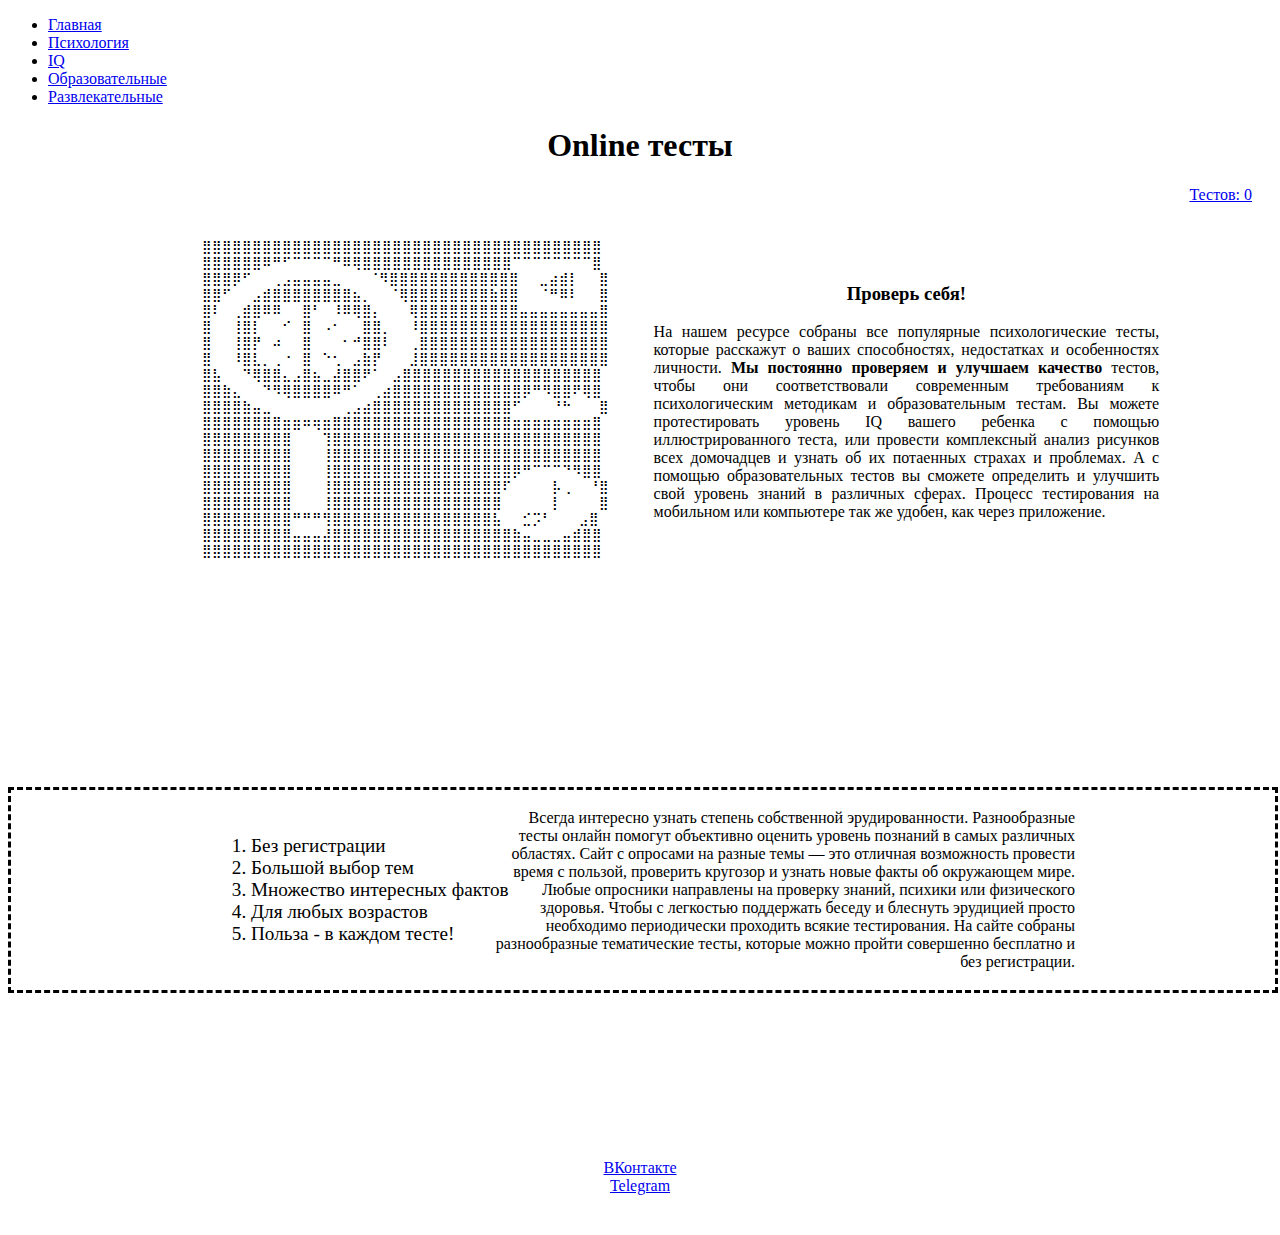
==== index.html @ 49b0292f "Update index.html" ====
<!DOCTYPE html>
<html lang="ru">
<head>
    <meta charset="UTF-8">
    <meta
        name = "description"
        content = "Вас ждут различные тематические тесты: образовательные, психологические,
        развлекательные, тесты на IQ и многие другие. Испытайте себя!" />
    <title>Quizzical</title>
    <style>
        .ascii-pic {
            width: 40%;
            margin-top: 35px;
            margin-left: 100px;
            align-items: center;
            float: left;
        }
        .ascii-text {
            margin-left: 40px;
            width: 40%;
            padding-top: 60px;
            top: 40px;
            float: left;
            text-align: justify;
        }
        .statistics {
            text-align: right;
            margin-right: 20px;
        }
        .central_info {
            display: flex;
            margin-bottom: 200px;
        }
        .more_description {
            border-style: dashed;
            display: flex;
            height: 200px;
            width: 100%;
            align-items: center;
        }
        .list-advantages {
            width: 40%;
            float: left;
            padding-left: 200px;
            margin-right: -10px;
            font-size: larger;
        }
        .detailed_description {
            width: 60%;
            float: left;
            margin-left: -100px;
            margin-right: 200px;
            display: flex;
            text-align: right;
        }
        .links {
            display: flex;
            flex-direction: column;
            text-align: center;
            width: 100%;
        }
        footer {
            display: flex;
            height: 100px;
            align-items: center;
            text-align: center;
        }

    </style>
</head>

<body>
    <header class="header">
        <div class="container">
            <nav class="menu">
                <ul class="menu_list">
                    <li class="menu_item">
                        <a rel="menu_btn" href="index.html">Главная</a>
                    </li>
                    <li class="menu_item">
                        <a rel="menu_btn" href="#">Психология</a>
                    </li>
                    <li class="menu_item">
                        <a rel="menu_btn" href="#">IQ</a>
                    </li>
                    <li class="menu_item">
                        <a rel="menu_btn" href="#">Образовательные</a>
                    </li>
                    <li class="menu_item">
                        <a rel="menu_btn" href="#">Развлекательные</a>
                    </li>
                </ul>
            </nav>
        </div>
    </header>

    <main style="height: 1000px; ">

        <section class="header">
            <h1 style="text-align: center">Online тесты</h1>
            <aside class="statistics">
                <a href="#">Тестов: 0</a>
            </aside>
        </section>

        <section class="central_info">
            <pre class="ascii-pic">
            ⣿⣿⣿⣿⣿⣿⣿⣿⣿⣿⣿⣿⣿⣿⣿⣿⣿⣿⣿⣿⣿⣿⣿⣿⣿⣿⣿⣿⣿⣿⣿⣿⣿⣿⣿⣿⣿⣿⣿⣿
            ⣿⣿⣿⣿⣿⣿⠿⠛⠋⠉⠉⠉⠉⠛⠿⢿⣿⣿⣿⣿⣿⣿⣿⣿⣿⣿⣿⣿⣿⣿⣿⠉⠉⠉⠉⠉⠉⠉⠉⣿
            ⣿⣿⣿⡿⠋⠀⠀⢀⣠⣤⣤⣤⣤⣀⠀⠀ ⠈⠻⣿⣿⣿⣿⣿⣿⣿⣿⣿⣿⣿⣿⣿⠀⠀⣀⣴⣾⡇⠀⠀⣿
            ⣿⣿⠋⠀⠀⣠⣾⣿⣿⣿⣿⣿⣿⣿⣿⣦⡀⠀ ⠈⢿⣿⣿⣿⣿⣿⣿⣿⣿⣷⣿⣿⠀⠀⠈⠛⠿⠇⠀⠀⣿
            ⣿⠇⠀⢀⣾⣿⠿⠿⠀⠀⣿⠃⠀⠸⠿⢿⣿⡄⠀⠀ ⢿⣿⣿⣿⣿⣿⣿⣿⣿⣿⣿⣤⣤⣤⣤⣤⣤⣤⣤⣿
            ⣿⠀⠀⢸⣿⡇⠀⠀⠊⠀⣿⠀⠠⠂⠀⠀⣿⣿⡀⠀ ⠸⣿⣿⣿⣿⣿⣿⣿⣿⣿⣿⣿⣿⣿⣿⣿⣿⣿⣿⣿
            ⣿⠀⠀⢸⣿⡟⠀⠴⠀⠀⣿⠀⠀⠀⠂⠚⣿⣿⠇⠀ ⢀⣿⣿⣿⣿⣿⣿⣿⣿⣿⣿⣿⣿⣿⣿⣿⣿⣿⣿⣿
            ⣿⠀⠀⠸⣿⣇⡀⢀⠐⠀⣿⠀⠑⢂⠀⣠⣷⡟⠀⠀ ⣸⣿⣿⣿⣿⣿⣿⣿⣿⣿⣿⣿⣿⣿⣿⣿⣿⣿⣿⣿
            ⣿⣧⠀⠀⠙⢿⣿⣿⣄⣠⣿⣦⣀⣼⣿⣿⠟⠁⠀⣠⣿⣿⣿⣿⣿⣿⣿⣿⣿⣿⣿⣿⣿⣿⣿⣿⣿⣿⣿⣿
            ⣿⣿⣷⣄⠀⠀⠙⠻⢿⣿⣿⣿⣿⠿⠛⠁⠀⢀⣴⣿⣿⣿⣿⣿⣿⣿⣿⣿⣿⣿⣿⣿⡿⠛⠻⣿⣿⠟⢿⣿
            ⣿⣿⣿⣿⣷⣤⣀⠀⠀⠀⠀⠀⠀⠀⢀⣠⣴⣿⣿⣿⣿⣿⣿⣿⣿⣿⣿⣿⣿⣿⣿⠋⠀⠀⠀⠘⠓⠀⠀ ⣿
            ⣿⣿⣿⣿⣿⣿⣿⣿⣶⣶⠶⢶⣶⣿⣿⣿⣿⣿⣿⣿⣿⣿⣿⣿⣿⣿⣿⣿⣿⣿⣿⣶⣶⣶⣶⣶⣶⣶⣶⣿
            ⣿⣿⣿⣿⣿⣿⣿⣿⣿⠀⠀⠀⢹⣿⣿⣿⣿⣿⣿⣿⣿⣿⣿⣿⣿⣿⣿⣿⣿⣿⣿⣿⣿⣿⣿⣿⣿⣿⣿⣿
            ⣿⣿⣿⣿⣿⣿⣿⣿⣿⠀⠀⠀⢸⣿⣿⣿⣿⣿⣿⣿⣿⣿⣿⣿⣿⣿⣿⣿⣿⣿⣿⣿⣿⣿⣿⣿⣿⣿⣿⣿
            ⣿⣿⣿⣿⣿⣿⣿⣿⣿⠀⠀⠀⢸⣿⣿⣿⣿⣿⣿⣿⣿⣿⣿⣿⣿⣿⣿⣿⣿⣿⣿⡿⠛⠉⠉⠉⠙⠻⣿⣿
            ⣿⣿⣿⣿⣿⣿⣿⣿⣿⠀⠀⠀⢸⣿⣿⣿⣿⣿⣿⣿⣿⣿⣿⣿⣿⣿⣿⣿⣿⣿⠏⠀⠀⠀⠀⡧⢀⠀ ⠘⣿
            ⣿⣿⣿⣿⣿⣿⣿⣿⣿⠀⠀⠀⢸⣿⣿⣿⣿⣿⣿⣿⣿⣿⣿⣿⣿⣿⣿⣿⣿⣿⠀⠀⠀⠀⠀⡇⠀⠀⠀ ⣿
            ⣿⣿⣿⣿⣿⣿⣿⣿⣿⠛⠛⠛⢻⣿⣿⣿⣿⣿⣿⣿⣿⣿⣿⣿⣿⣿⣿⣿⣿⣧⠀⠀⣊⡩⠃⠀⠀ ⣠⣿
            ⣿⣿⣿⣿⣿⣿⣿⣿⣿⣤⣤⣤⣼⣿⣿⣿⣿⣿⣿⣿⣿⣿⣿⣿⣿⣿⣿⣿⣿⣿⣿⣷⣤⣀⣀⣀⣤⣾⣿⣿
            ⣿⣿⣿⣿⣿⣿⣿⣿⣿⣿⣿⣿⣿⣿⣿⣿⣿⣿⣿⣿⣿⣿⣿⣿⣿⣿⣿⣿⣿⣿⣿⣿⣿⣿⣿⣿⣿⣿⣿⣿
        </pre>
            <div class="ascii-text">
                <h3 style="text-align: center">Проверь себя!</h3>
                <p>На нашем ресурсе собраны все популярные психологические тесты, которые расскажут о ваших способностях,
                    недостатках и особенностях личности. <b>Мы постоянно проверяем и улучшаем качество</b> тестов, чтобы они соответствовали современным требованиям к психологическим
                методикам и образовательным тестам. Вы можете протестировать уровень IQ вашего ребенка с помощью иллюстрированного теста, или провести комплексный анализ
                рисунков всех домочадцев и узнать об их потаенных страхах и проблемах. А с помощью образовательных тестов вы сможете определить и улучшить свой уровень знаний
                в различных сферах. Процесс тестирования на мобильном или компьютере так же удобен, как через приложение.</p>
            </div>
        </section>

        <section class="more_description">
            <div class="list-advantages">
                <ol>
                    <li>
                        Без регистрации
                    </li>
                    <li>
                        Большой выбор тем
                    </li>
                    <li>
                        Множество интересных фактов
                    </li>
                    <li>
                        Для любых возрастов
                    </li>
                    <li>
                        Польза - в каждом тесте!
                    </li>
                </ol>
            </div>
            <div class="detailed_description">
                Всегда интересно узнать степень собственной эрудированности. Разнообразные тесты онлайн помогут объективно оценить уровень
                познаний в самых различных областях. Сайт с опросами на разные темы — это отличная возможность провести время с пользой,
                проверить кругозор и узнать новые факты об окружающем мире.

                Любые опросники направлены на проверку знаний, психики или физического здоровья.
                Чтобы с легкостью поддержать беседу и блеснуть эрудицией просто необходимо периодически проходить всякие тестирования.
                На сайте собраны разнообразные тематические тесты, которые можно пройти совершенно бесплатно и без регистрации.
            </div>
        </section>
    </main>
    <footer>
        <div class="links">
            <a href="https://vk.com/l_shev" target="_blank">ВКонтакте</a>
            <a href="https://t.me/kiyikmyy" target="_blank">Telegram</a>
        </div>
    </footer>
</body>
</html>
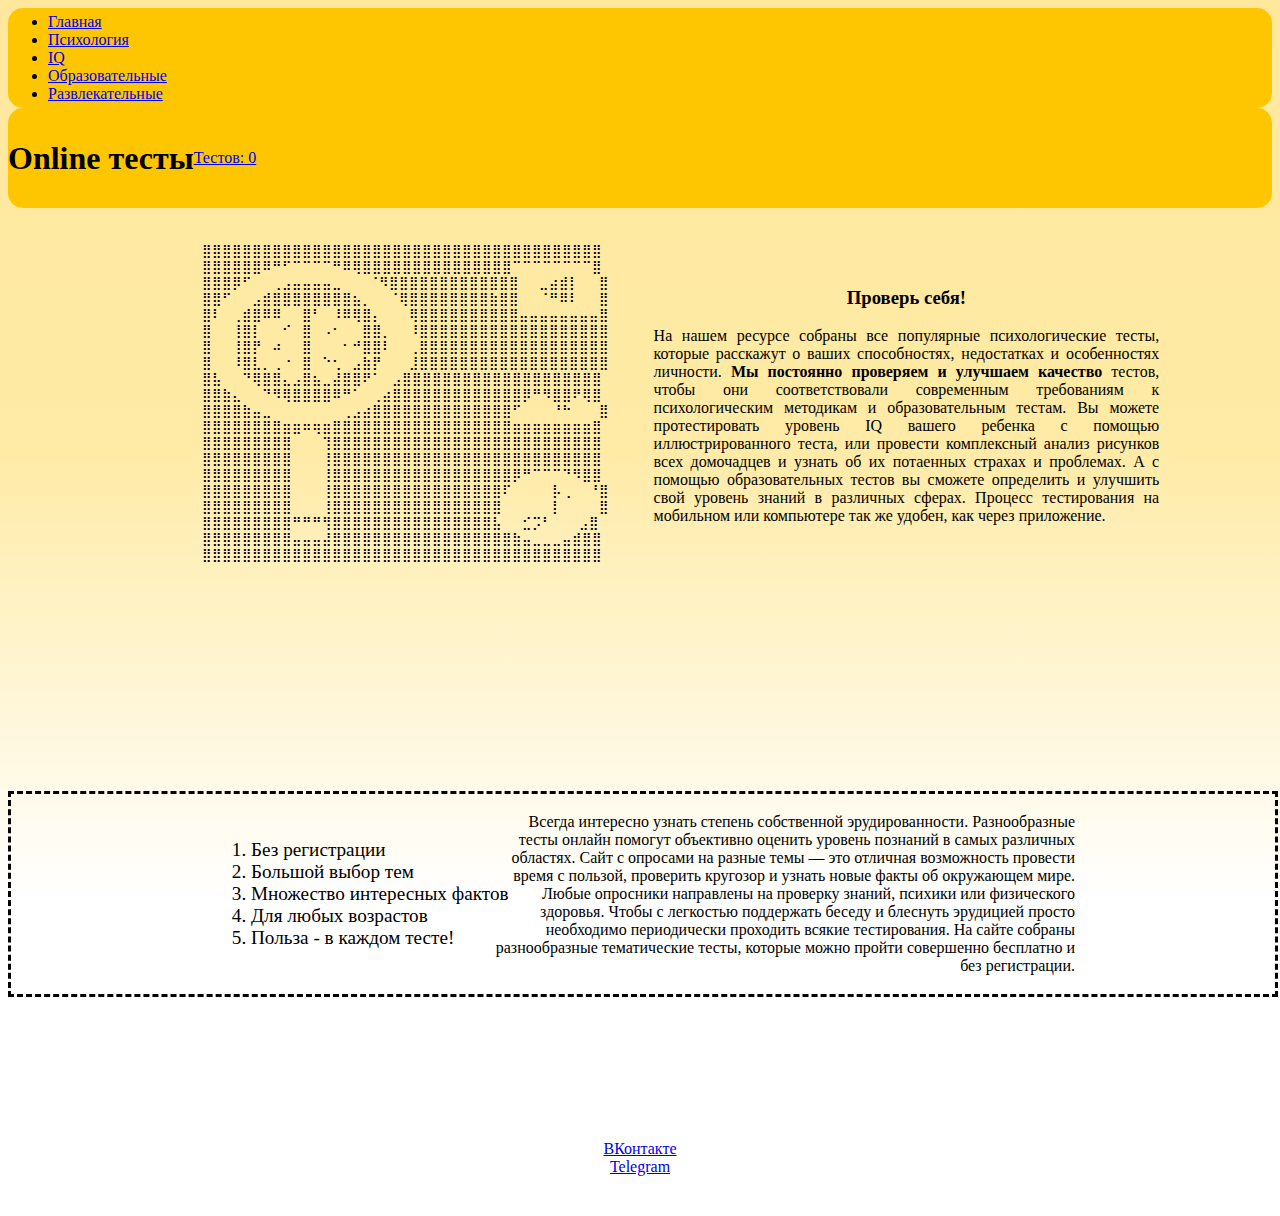
==== commit b3f8e7d7: "Update index.html" ====
--- a/index.html
+++ b/index.html
@@ -2,6 +2,8 @@
 <html lang="ru">
 <head>
     <meta charset="UTF-8">
+    <link rel="icon" href="images/bachelor-hat-svgrepo-com.svg" type="image/x-icon"/>
+    <link rel="stylesheet" href="style.css"/>
     <meta
         name = "description"
         content = "Вас ждут различные тематические тесты: образовательные, психологические,
--- a/style.css
+++ b/style.css
@@ -0,0 +1,4 @@
+/*@import "styles/outline.css";*/
+@import "styles/header.css";
+@import "styles/main.css";
+@import "styles/footer.css";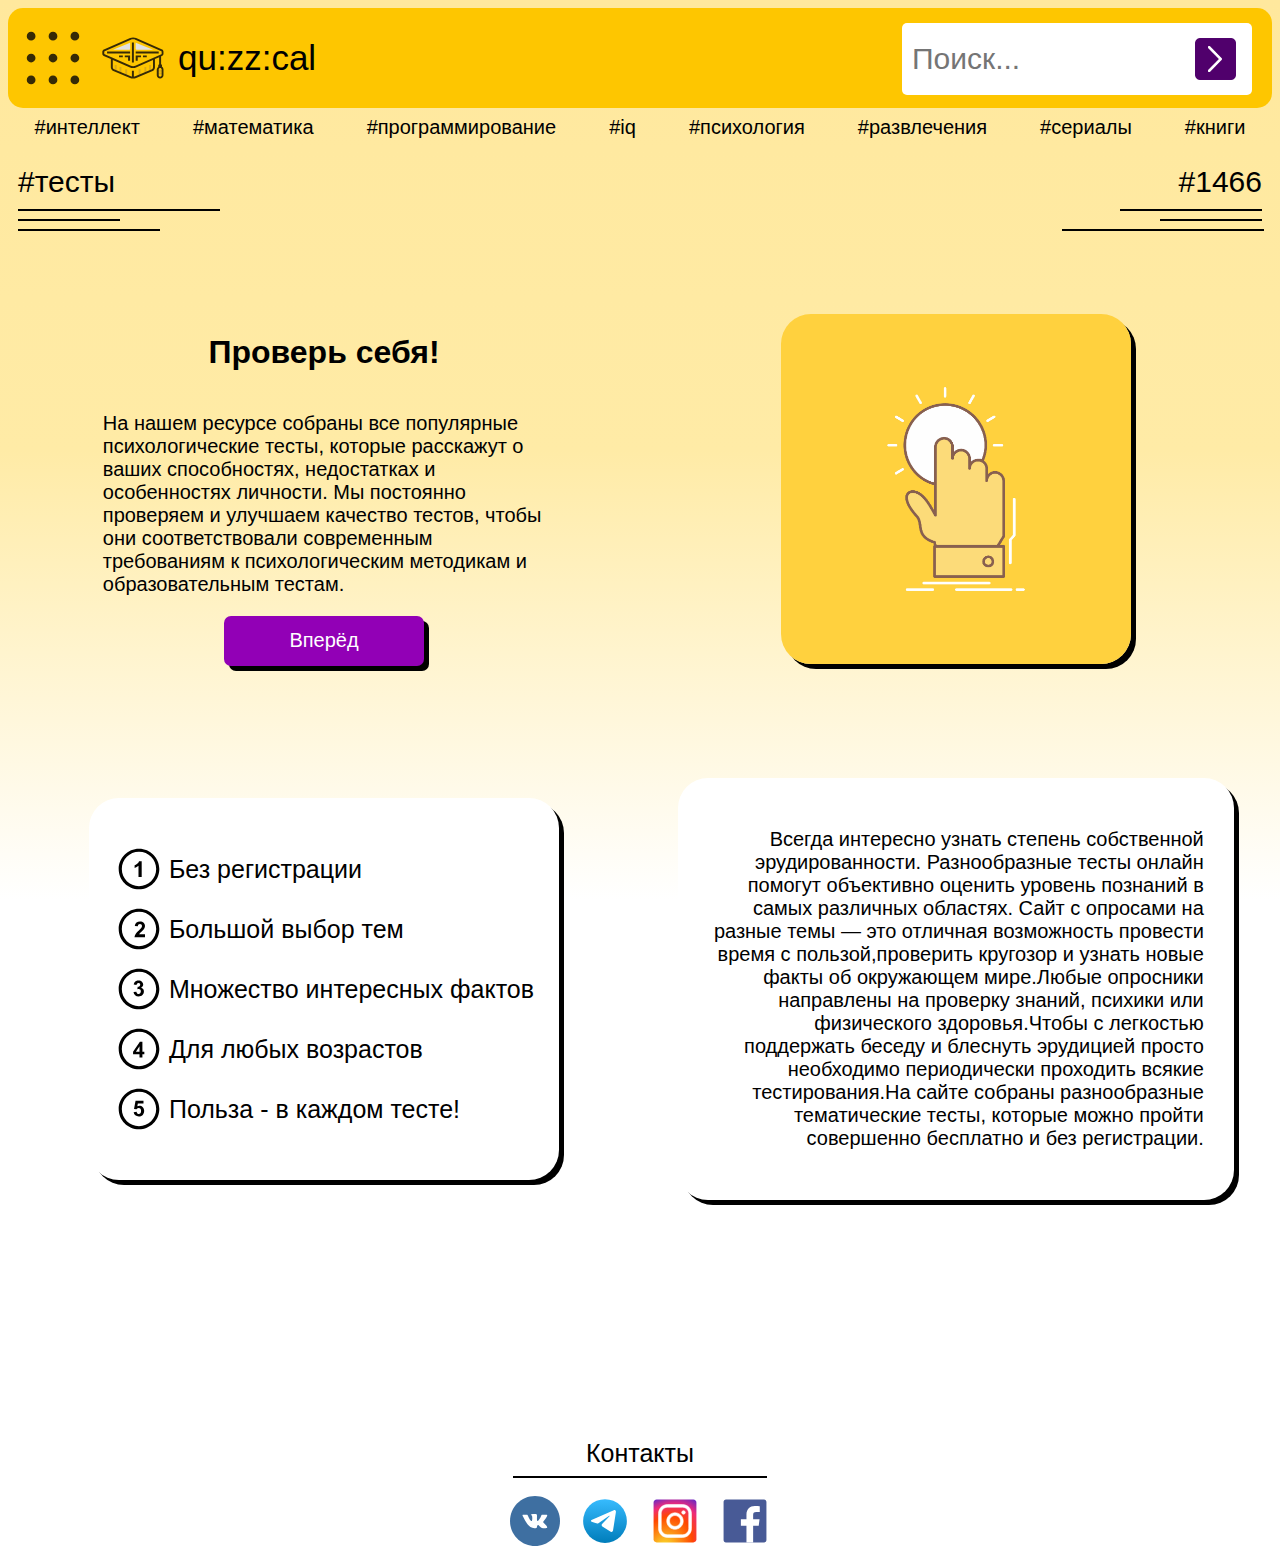
==== commit cd9e077d: "Merge pull request #2 from f-genius/2-lab" ====
--- a/index.html
+++ b/index.html
@@ -7,172 +7,127 @@
     <meta
         name = "description"
         content = "Вас ждут различные тематические тесты: образовательные, психологические,
-        развлекательные, тесты на IQ и многие другие. Испытайте себя!" />
-    <title>Quizzical</title>
-    <style>
-        .ascii-pic {
-            width: 40%;
-            margin-top: 35px;
-            margin-left: 100px;
-            align-items: center;
-            float: left;
-        }
-        .ascii-text {
-            margin-left: 40px;
-            width: 40%;
-            padding-top: 60px;
-            top: 40px;
-            float: left;
-            text-align: justify;
-        }
-        .statistics {
-            text-align: right;
-            margin-right: 20px;
-        }
-        .central_info {
-            display: flex;
-            margin-bottom: 200px;
-        }
-        .more_description {
-            border-style: dashed;
-            display: flex;
-            height: 200px;
-            width: 100%;
-            align-items: center;
-        }
-        .list-advantages {
-            width: 40%;
-            float: left;
-            padding-left: 200px;
-            margin-right: -10px;
-            font-size: larger;
-        }
-        .detailed_description {
-            width: 60%;
-            float: left;
-            margin-left: -100px;
-            margin-right: 200px;
-            display: flex;
-            text-align: right;
-        }
-        .links {
-            display: flex;
-            flex-direction: column;
-            text-align: center;
-            width: 100%;
-        }
-        footer {
-            display: flex;
-            height: 100px;
-            align-items: center;
-            text-align: center;
-        }
-
-    </style>
+                   развлекательные, тесты на IQ и многие другие. Испытайте себя!" />
+    <title>qu:zz:cal</title>
 </head>
-
 <body>
     <header class="header">
-        <div class="container">
-            <nav class="menu">
-                <ul class="menu_list">
-                    <li class="menu_item">
-                        <a rel="menu_btn" href="index.html">Главная</a>
-                    </li>
-                    <li class="menu_item">
-                        <a rel="menu_btn" href="#">Психология</a>
-                    </li>
-                    <li class="menu_item">
-                        <a rel="menu_btn" href="#">IQ</a>
-                    </li>
-                    <li class="menu_item">
-                        <a rel="menu_btn" href="#">Образовательные</a>
-                    </li>
-                    <li class="menu_item">
-                        <a rel="menu_btn" href="#">Развлекательные</a>
-                    </li>
-                </ul>
-            </nav>
+        <div class="header__inner header__inner_left">
+            <a href="" class="menu header__menu">
+                <img src="images/apps-svgrepo-com.svg" alt="" class="header__pic header__pic_menu">
+            </a>
+        </div>
+
+        <div class="header__inner header__inner_left">
+            <img src="images/bachelor-hat-svgrepo-com.svg" alt="" class="header__pic header__pic_logo">
+        </div>
+
+        <div class="header__inner_ header__inner_left header__inner_left_valign">
+            <a href="" class="name header__name_link">qu:zz:cal</a>
+        </div>
+
+
+        <div class="header__inner header__inner_right">
+            <form class="header__search" action="#" method="get">
+                <button type="submit" class="header__search_item button"><img src="images/arrow.png" class="header__pic header__pic_button" alt=""></button>
+                <input placeholder="Поиск..." type="text" class="header__search_item input">
+            </form>
         </div>
     </header>
 
-    <main style="height: 1000px; ">
+    <main class="main">
+        <div class="main__inner top_item">
+            <nav class="main__navigation">
+                <a href="#" class="main__theme_list_item">#интеллект</a>
+                <a href="#" class="main__theme_list_item">#математика</a>
+                <a href="#" class="main__theme_list_item">#программирование</a>
+                <a href="#" class="main__theme_list_item">#iq</a>
+                <a href="#" class="main__theme_list_item">#психология</a>
+                <a href="#" class="main__theme_list_item">#развлечения</a>
+                <a href="#" class="main__theme_list_item">#сериалы</a>
+                <a href="#" class="main__theme_list_item">#книги</a>
+            </nav>
+        </div>
 
-        <section class="header">
-            <h1 style="text-align: center">Online тесты</h1>
-            <aside class="statistics">
-                <a href="#">Тестов: 0</a>
-            </aside>
-        </section>
+        <section class="main__section main__statistics">
+            <div class="main__inner lines tests_lines">
+                <p class="main__text text_test">#тесты</p>
+                <hr class="main__line main__line__tests_lines size1_line">
+                <hr class="main__line main__line__tests_lines size2_line">
+                <hr class="main__line main__line__tests_lines size3_line">
+            </div>
 
-        <section class="central_info">
-            <pre class="ascii-pic">
-            ⣿⣿⣿⣿⣿⣿⣿⣿⣿⣿⣿⣿⣿⣿⣿⣿⣿⣿⣿⣿⣿⣿⣿⣿⣿⣿⣿⣿⣿⣿⣿⣿⣿⣿⣿⣿⣿⣿⣿⣿
-            ⣿⣿⣿⣿⣿⣿⠿⠛⠋⠉⠉⠉⠉⠛⠿⢿⣿⣿⣿⣿⣿⣿⣿⣿⣿⣿⣿⣿⣿⣿⣿⠉⠉⠉⠉⠉⠉⠉⠉⣿
-            ⣿⣿⣿⡿⠋⠀⠀⢀⣠⣤⣤⣤⣤⣀⠀⠀ ⠈⠻⣿⣿⣿⣿⣿⣿⣿⣿⣿⣿⣿⣿⣿⠀⠀⣀⣴⣾⡇⠀⠀⣿
-            ⣿⣿⠋⠀⠀⣠⣾⣿⣿⣿⣿⣿⣿⣿⣿⣦⡀⠀ ⠈⢿⣿⣿⣿⣿⣿⣿⣿⣿⣷⣿⣿⠀⠀⠈⠛⠿⠇⠀⠀⣿
-            ⣿⠇⠀⢀⣾⣿⠿⠿⠀⠀⣿⠃⠀⠸⠿⢿⣿⡄⠀⠀ ⢿⣿⣿⣿⣿⣿⣿⣿⣿⣿⣿⣤⣤⣤⣤⣤⣤⣤⣤⣿
-            ⣿⠀⠀⢸⣿⡇⠀⠀⠊⠀⣿⠀⠠⠂⠀⠀⣿⣿⡀⠀ ⠸⣿⣿⣿⣿⣿⣿⣿⣿⣿⣿⣿⣿⣿⣿⣿⣿⣿⣿⣿
-            ⣿⠀⠀⢸⣿⡟⠀⠴⠀⠀⣿⠀⠀⠀⠂⠚⣿⣿⠇⠀ ⢀⣿⣿⣿⣿⣿⣿⣿⣿⣿⣿⣿⣿⣿⣿⣿⣿⣿⣿⣿
-            ⣿⠀⠀⠸⣿⣇⡀⢀⠐⠀⣿⠀⠑⢂⠀⣠⣷⡟⠀⠀ ⣸⣿⣿⣿⣿⣿⣿⣿⣿⣿⣿⣿⣿⣿⣿⣿⣿⣿⣿⣿
-            ⣿⣧⠀⠀⠙⢿⣿⣿⣄⣠⣿⣦⣀⣼⣿⣿⠟⠁⠀⣠⣿⣿⣿⣿⣿⣿⣿⣿⣿⣿⣿⣿⣿⣿⣿⣿⣿⣿⣿⣿
-            ⣿⣿⣷⣄⠀⠀⠙⠻⢿⣿⣿⣿⣿⠿⠛⠁⠀⢀⣴⣿⣿⣿⣿⣿⣿⣿⣿⣿⣿⣿⣿⣿⡿⠛⠻⣿⣿⠟⢿⣿
-            ⣿⣿⣿⣿⣷⣤⣀⠀⠀⠀⠀⠀⠀⠀⢀⣠⣴⣿⣿⣿⣿⣿⣿⣿⣿⣿⣿⣿⣿⣿⣿⠋⠀⠀⠀⠘⠓⠀⠀ ⣿
-            ⣿⣿⣿⣿⣿⣿⣿⣿⣶⣶⠶⢶⣶⣿⣿⣿⣿⣿⣿⣿⣿⣿⣿⣿⣿⣿⣿⣿⣿⣿⣿⣶⣶⣶⣶⣶⣶⣶⣶⣿
-            ⣿⣿⣿⣿⣿⣿⣿⣿⣿⠀⠀⠀⢹⣿⣿⣿⣿⣿⣿⣿⣿⣿⣿⣿⣿⣿⣿⣿⣿⣿⣿⣿⣿⣿⣿⣿⣿⣿⣿⣿
-            ⣿⣿⣿⣿⣿⣿⣿⣿⣿⠀⠀⠀⢸⣿⣿⣿⣿⣿⣿⣿⣿⣿⣿⣿⣿⣿⣿⣿⣿⣿⣿⣿⣿⣿⣿⣿⣿⣿⣿⣿
-            ⣿⣿⣿⣿⣿⣿⣿⣿⣿⠀⠀⠀⢸⣿⣿⣿⣿⣿⣿⣿⣿⣿⣿⣿⣿⣿⣿⣿⣿⣿⣿⡿⠛⠉⠉⠉⠙⠻⣿⣿
-            ⣿⣿⣿⣿⣿⣿⣿⣿⣿⠀⠀⠀⢸⣿⣿⣿⣿⣿⣿⣿⣿⣿⣿⣿⣿⣿⣿⣿⣿⣿⠏⠀⠀⠀⠀⡧⢀⠀ ⠘⣿
-            ⣿⣿⣿⣿⣿⣿⣿⣿⣿⠀⠀⠀⢸⣿⣿⣿⣿⣿⣿⣿⣿⣿⣿⣿⣿⣿⣿⣿⣿⣿⠀⠀⠀⠀⠀⡇⠀⠀⠀ ⣿
-            ⣿⣿⣿⣿⣿⣿⣿⣿⣿⠛⠛⠛⢻⣿⣿⣿⣿⣿⣿⣿⣿⣿⣿⣿⣿⣿⣿⣿⣿⣧⠀⠀⣊⡩⠃⠀⠀ ⣠⣿
-            ⣿⣿⣿⣿⣿⣿⣿⣿⣿⣤⣤⣤⣼⣿⣿⣿⣿⣿⣿⣿⣿⣿⣿⣿⣿⣿⣿⣿⣿⣿⣿⣷⣤⣀⣀⣀⣤⣾⣿⣿
-            ⣿⣿⣿⣿⣿⣿⣿⣿⣿⣿⣿⣿⣿⣿⣿⣿⣿⣿⣿⣿⣿⣿⣿⣿⣿⣿⣿⣿⣿⣿⣿⣿⣿⣿⣿⣿⣿⣿⣿⣿
-        </pre>
-            <div class="ascii-text">
-                <h3 style="text-align: center">Проверь себя!</h3>
-                <p>На нашем ресурсе собраны все популярные психологические тесты, которые расскажут о ваших способностях,
-                    недостатках и особенностях личности. <b>Мы постоянно проверяем и улучшаем качество</b> тестов, чтобы они соответствовали современным требованиям к психологическим
-                методикам и образовательным тестам. Вы можете протестировать уровень IQ вашего ребенка с помощью иллюстрированного теста, или провести комплексный анализ
-                рисунков всех домочадцев и узнать об их потаенных страхах и проблемах. А с помощью образовательных тестов вы сможете определить и улучшить свой уровень знаний
-                в различных сферах. Процесс тестирования на мобильном или компьютере так же удобен, как через приложение.</p>
+            <div class="main__inner lines count_lines">
+                <a href="#" class="main__text count_test">#1466</a>
+                <hr class="main__line main__line__count_lines size3_line">
+                <hr class="main__line main__line__count_lines size2_line">
+                <hr class="main__line main__line__count_lines size1_line">
             </div>
         </section>
 
-        <section class="more_description">
-            <div class="list-advantages">
-                <ol>
-                    <li>
-                        Без регистрации
-                    </li>
-                    <li>
-                        Большой выбор тем
-                    </li>
-                    <li>
-                        Множество интересных фактов
-                    </li>
-                    <li>
-                        Для любых возрастов
-                    </li>
-                    <li>
-                        Польза - в каждом тесте!
-                    </li>
-                </ol>
+        <section class="main__section main__info_pic">
+            <div class="main__section__info_inner">
+                <h1 class="main__info__item  main_text_header">Проверь себя!</h1>
+                <p class="main__info__item main_description">
+                    На нашем ресурсе собраны все популярные психологические тесты,
+                    которые расскажут о ваших способностях, недостатках и особенностях личности.
+                    Мы постоянно проверяем и улучшаем качество тестов, чтобы они соответствовали
+                    современным требованиям к психологическим методикам и образовательным тестам.
+                </p>
+                <a href="#" class="main__info__item main__button">Вперёд</a>
             </div>
-            <div class="detailed_description">
-                Всегда интересно узнать степень собственной эрудированности. Разнообразные тесты онлайн помогут объективно оценить уровень
-                познаний в самых различных областях. Сайт с опросами на разные темы — это отличная возможность провести время с пользой,
-                проверить кругозор и узнать новые факты об окружающем мире.
 
-                Любые опросники направлены на проверку знаний, психики или физического здоровья.
-                Чтобы с легкостью поддержать беседу и блеснуть эрудицией просто необходимо периодически проходить всякие тестирования.
-                На сайте собраны разнообразные тематические тесты, которые можно пройти совершенно бесплатно и без регистрации.
+            <div class="main__section__info_inner">
+                <img src="images/main-ico.png" alt="" class="main__ico">
+            </div>
+        </section>
+
+
+        <section class="main__section main__sub_info">
+
+            <div class="main__section__info_inner info__list">
+                <div class="info__list_container left">
+                    <ul class="main__list">
+                        <li class="main__list_item">Без регистрации</li>
+                        <li class="main__list_item">Большой выбор тем</li>
+                        <li class="main__list_item">Множество интересных фактов</li>
+                        <li class="main__list_item">Для любых возрастов</li>
+                        <li class="main__list_item">Польза - в каждом тесте!</li>
+                    </ul>
+                </div>
+            </div>
+
+            <div class="main__section__info_inner">
+                <div class="info__list_container right">
+                    <p class="sub_info_text">
+                        Всегда интересно узнать степень собственной эрудированности.
+                        Разнообразные тесты онлайн помогут объективно оценить уровень познаний
+                        в самых различных областях. Сайт с опросами на разные темы — это отличная
+                        возможность провести время с пользой,проверить кругозор и узнать новые
+                        факты об окружающем мире.Любые опросники направлены на проверку знаний,
+                        психики или физического здоровья.Чтобы с легкостью поддержать беседу и
+                        блеснуть эрудицией просто необходимо периодически проходить всякие
+                        тестирования.На сайте собраны разнообразные тематические тесты, которые
+                        можно пройти совершенно бесплатно и без регистрации.
+                    </p>
+                </div>
             </div>
         </section>
     </main>
-    <footer>
-        <div class="links">
-            <a href="https://vk.com/l_shev" target="_blank">ВКонтакте</a>
-            <a href="https://t.me/kiyikmyy" target="_blank">Telegram</a>
+
+    <footer class="footer">
+        <div class="footer_links">
+            <div class="footer__text">
+                Контакты
+            </div>
+
+            <hr class="footer__line main__line">
+            <nav class="footer_social_media_links">
+                <a href="https://vk.com/l_shev" target="_blank" class="vk"><img class="footer_logo_pic" src="images/vk.svg" alt=""></a>
+                <a href="https://t.me/kiyikmyy" target="_blank" class="tg"><img class="footer_logo_pic" src="images/telegram.svg" alt=""></a>
+                <a href="" class="inst"><img class="footer_logo_pic" src="images/instagram.svg" alt=""></a>
+                <a href="" class="fb"><img class="footer_logo_pic" src="images/facebook.svg" alt=""></a>
+            </nav>
         </div>
     </footer>
 </body>
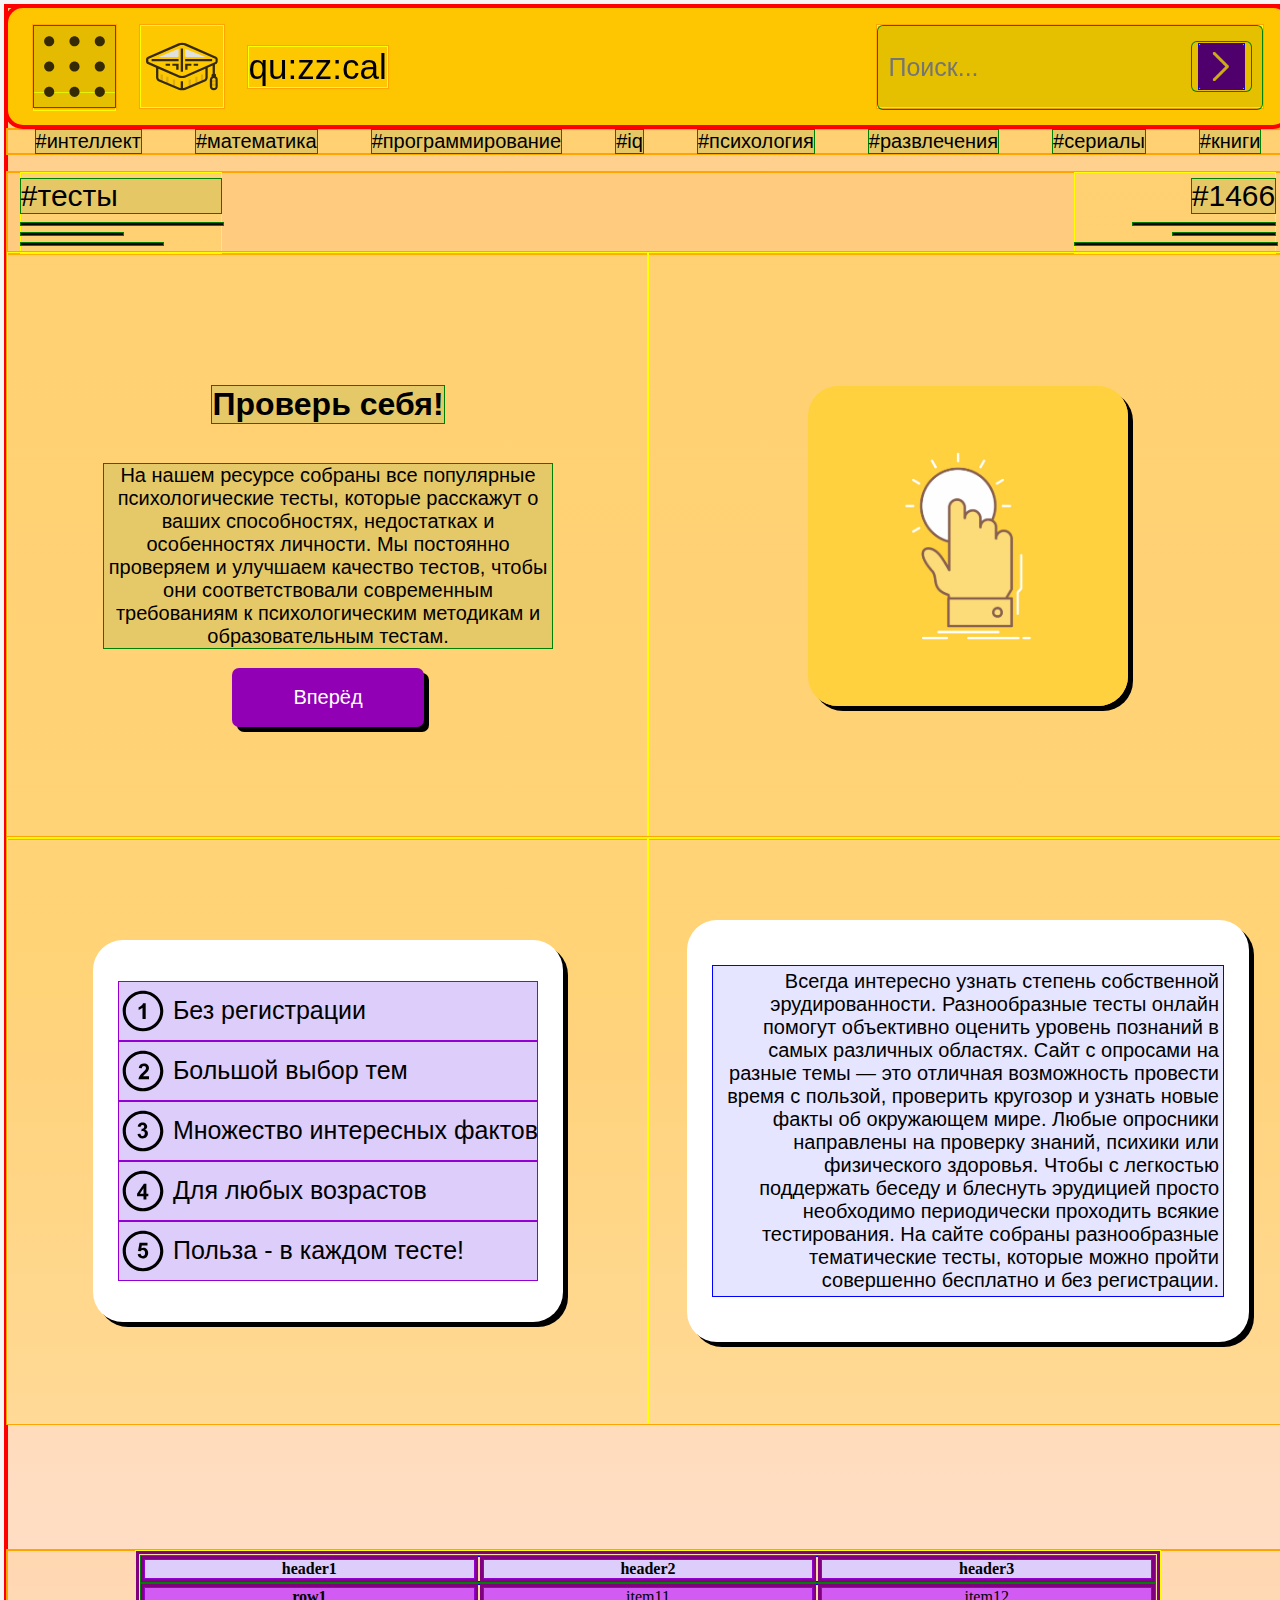
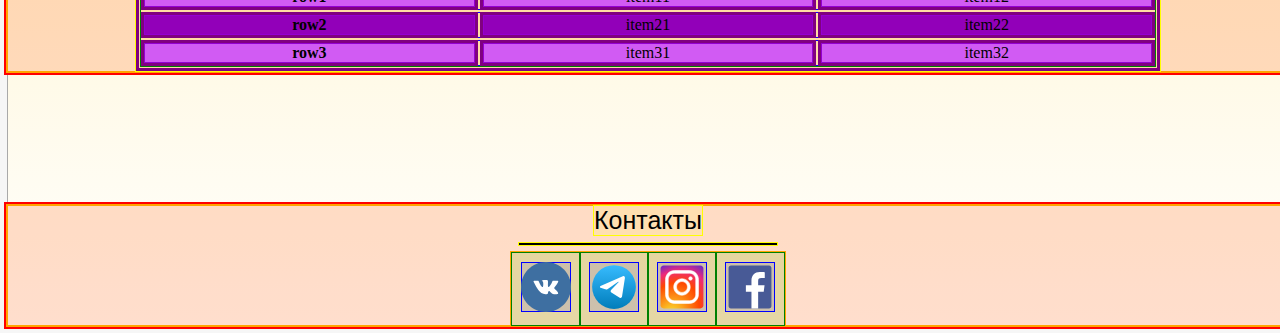
==== commit a449ad4f: "3 lab" ====
--- a/index.html
+++ b/index.html
@@ -2,6 +2,7 @@
 <html lang="ru">
 <head>
     <meta charset="UTF-8">
+    <meta name="viewport" content="width=device-width">
     <link rel="icon" href="images/bachelor-hat-svgrepo-com.svg" type="image/x-icon"/>
     <link rel="stylesheet" href="style.css"/>
     <meta
@@ -22,7 +23,7 @@
             <img src="images/bachelor-hat-svgrepo-com.svg" alt="" class="header__pic header__pic_logo">
         </div>
 
-        <div class="header__inner_ header__inner_left header__inner_left_valign">
+        <div class="header__inner_ header__inner_left header__inner_left_name">
             <a href="" class="name header__name_link">qu:zz:cal</a>
         </div>
 
@@ -77,7 +78,7 @@
                 <a href="#" class="main__info__item main__button">Вперёд</a>
             </div>
 
-            <div class="main__section__info_inner">
+            <div class="main__section__info_inner info_inner_pic">
                 <img src="images/main-ico.png" alt="" class="main__ico">
             </div>
         </section>
@@ -97,21 +98,50 @@
                 </div>
             </div>
 
-            <div class="main__section__info_inner">
+            <div class="main__section__info_inner info__text">
                 <div class="info__list_container right">
                     <p class="sub_info_text">
                         Всегда интересно узнать степень собственной эрудированности.
                         Разнообразные тесты онлайн помогут объективно оценить уровень познаний
                         в самых различных областях. Сайт с опросами на разные темы — это отличная
-                        возможность провести время с пользой,проверить кругозор и узнать новые
-                        факты об окружающем мире.Любые опросники направлены на проверку знаний,
-                        психики или физического здоровья.Чтобы с легкостью поддержать беседу и
+                        возможность провести время с пользой, проверить кругозор и узнать новые
+                        факты об окружающем мире. Любые опросники направлены на проверку знаний,
+                        психики или физического здоровья. Чтобы с легкостью поддержать беседу и
                         блеснуть эрудицией просто необходимо периодически проходить всякие
-                        тестирования.На сайте собраны разнообразные тематические тесты, которые
+                        тестирования. На сайте собраны разнообразные тематические тесты, которые
                         можно пройти совершенно бесплатно и без регистрации.
                     </p>
                 </div>
             </div>
+        </section>
+
+        <section class="main__section grid">
+            <table class="grid_container">
+                <thead>
+                    <tr>
+                        <th scope="col">header1</th>
+                        <th scope="col">header2</th>
+                        <th scope="col">header3</th>
+                    </tr>
+                </thead>
+                <tbody>
+                    <tr>
+                        <th scope="row">row1</th>
+                        <td>item11</td>
+                        <td>item12</td>
+                    </tr>
+                    <tr>
+                        <th scope="row">row2</th>
+                        <td>item21</td>
+                        <td>item22</td>
+                    </tr>
+                    <tr>
+                        <th scope="row">row3</th>
+                        <td>item31</td>
+                        <td>item32</td>
+                    </tr>
+                </tbody>
+            </table>
         </section>
     </main>
 
@@ -131,4 +161,4 @@
         </div>
     </footer>
 </body>
-</html>
+</html>--- a/style.css
+++ b/style.css
@@ -1,4 +1,5 @@
-/*@import "styles/outline.css";*/
+@import "styles/outline.css";
 @import "styles/header.css";
 @import "styles/main.css";
-@import "styles/footer.css";+@import "styles/footer.css";
+@import "styles/lab3.css";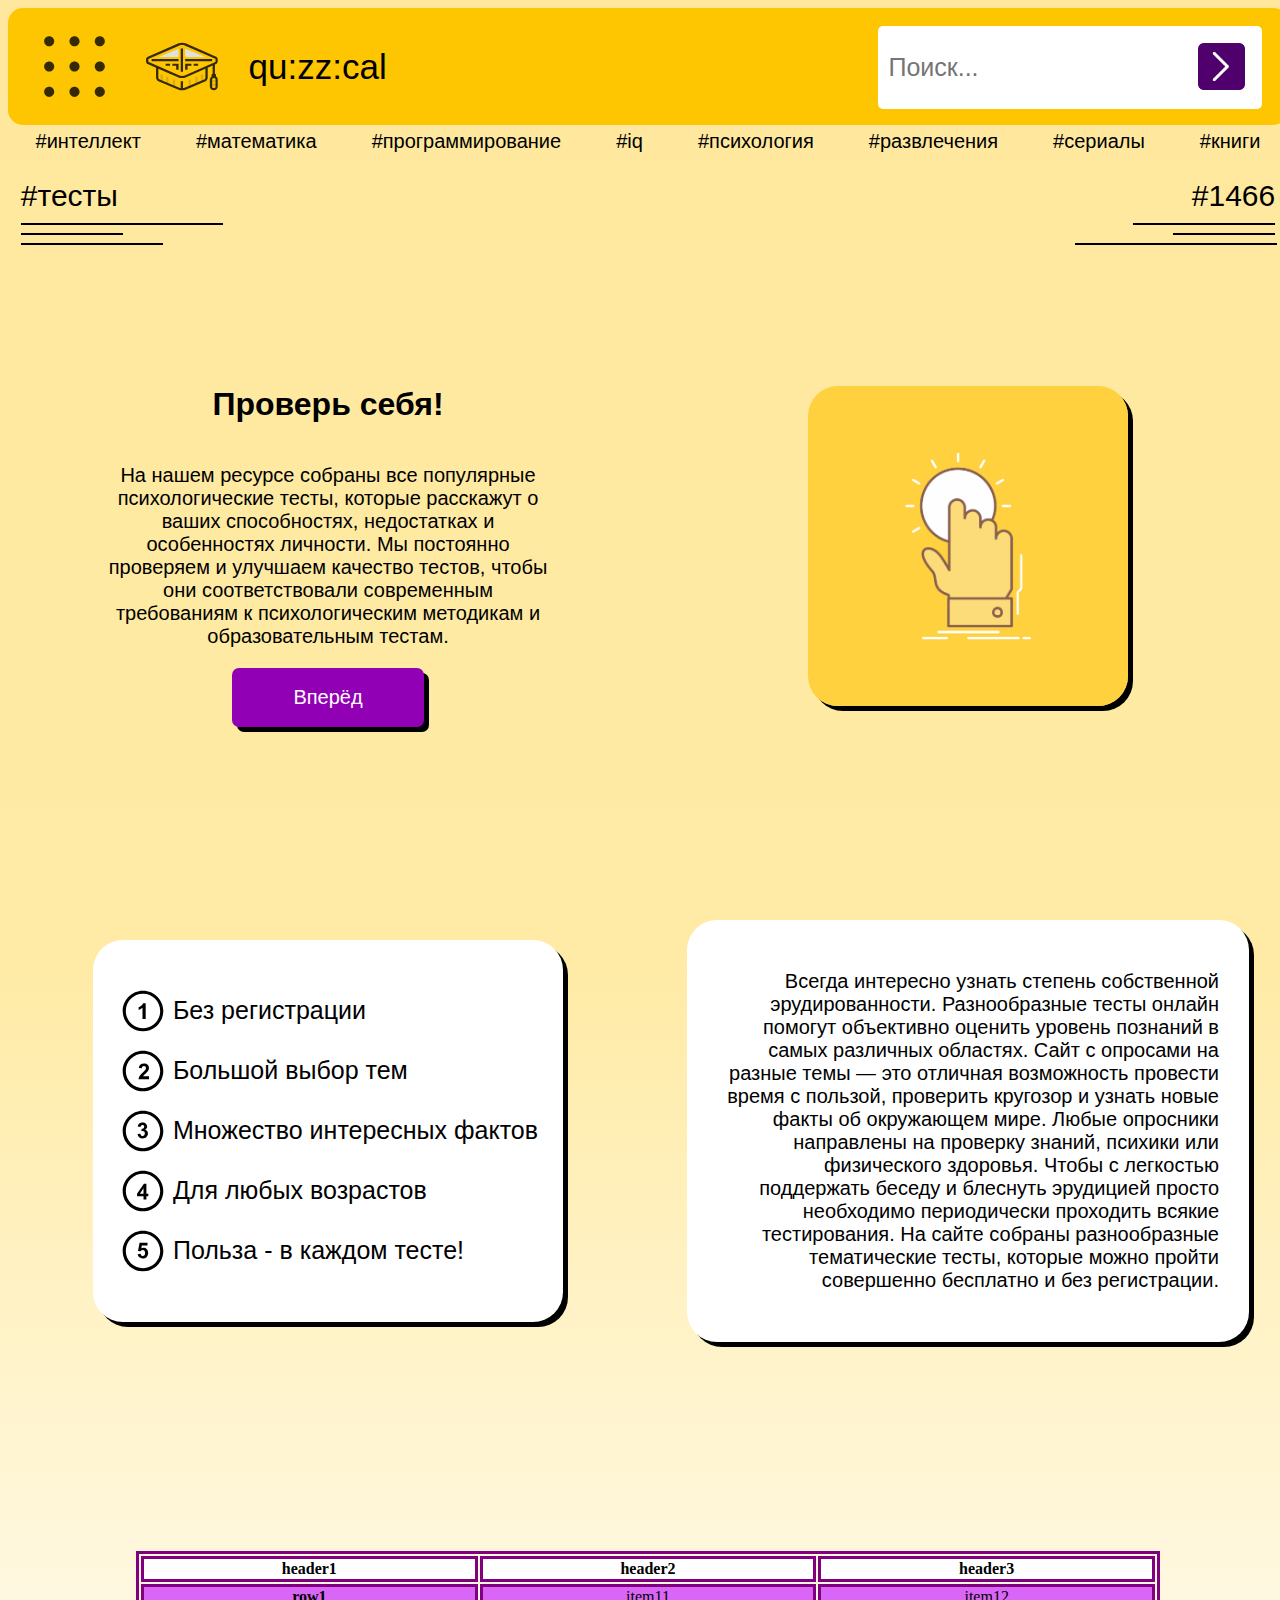
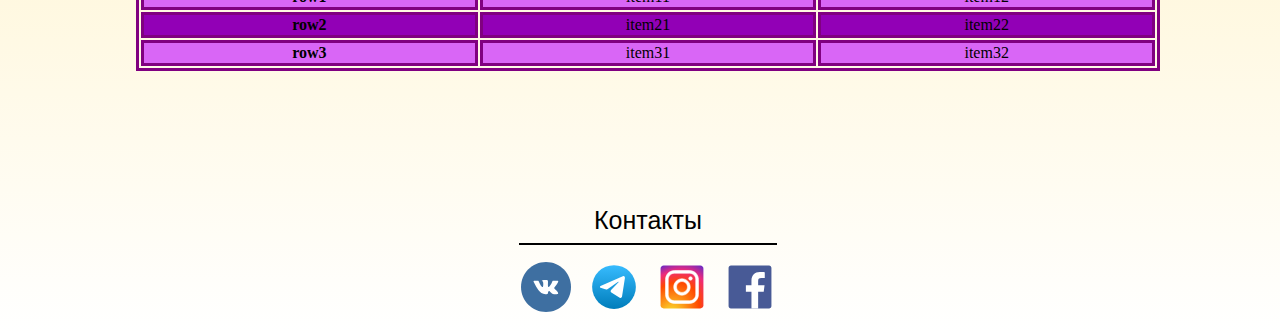
==== commit 19772cd2: "Merge pull request #3 from f-genius/3-lab" ====
--- a/index.html
+++ b/index.html
@@ -161,4 +161,4 @@
         </div>
     </footer>
 </body>
-</html>+</html>
--- a/style.css
+++ b/style.css
@@ -1,5 +1,5 @@
-@import "styles/outline.css";
+/* @import "styles/outline.css"; */
 @import "styles/header.css";
 @import "styles/main.css";
 @import "styles/footer.css";
-@import "styles/lab3.css";+@import "styles/lab3.css";
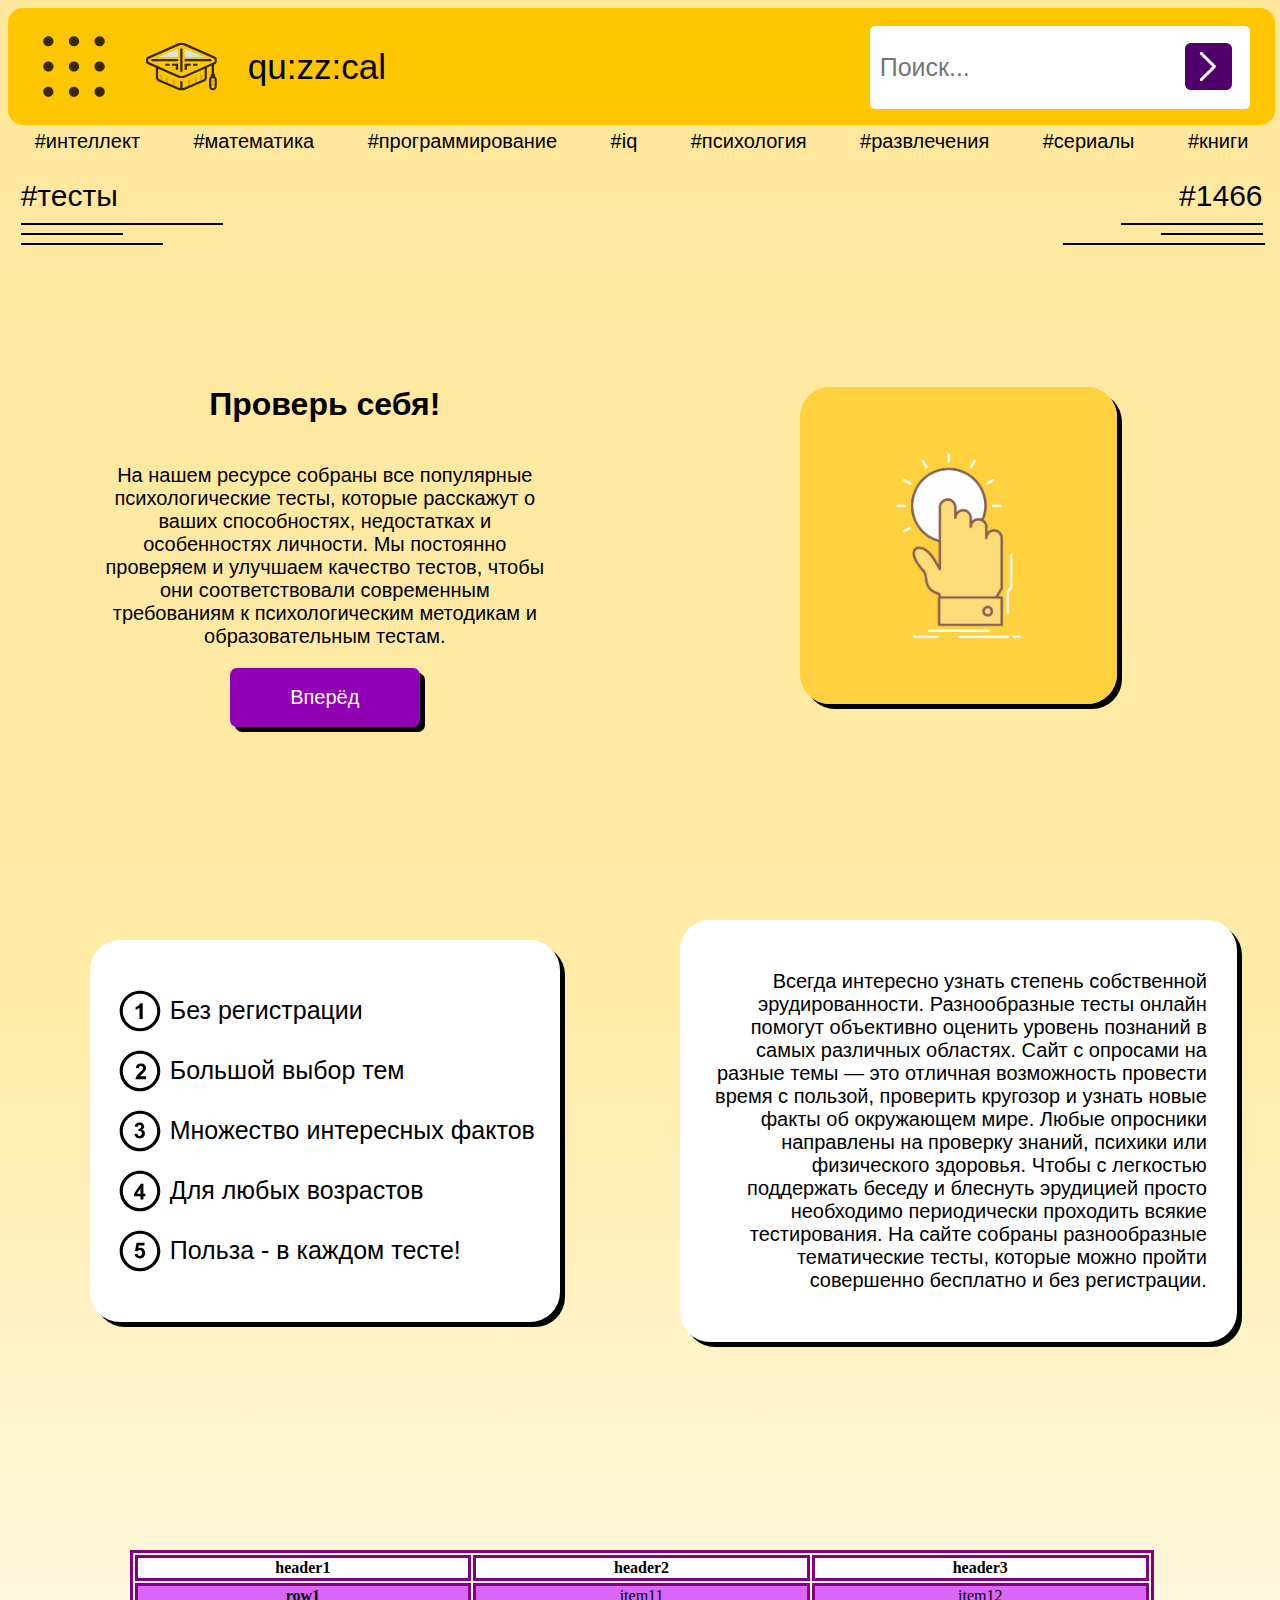
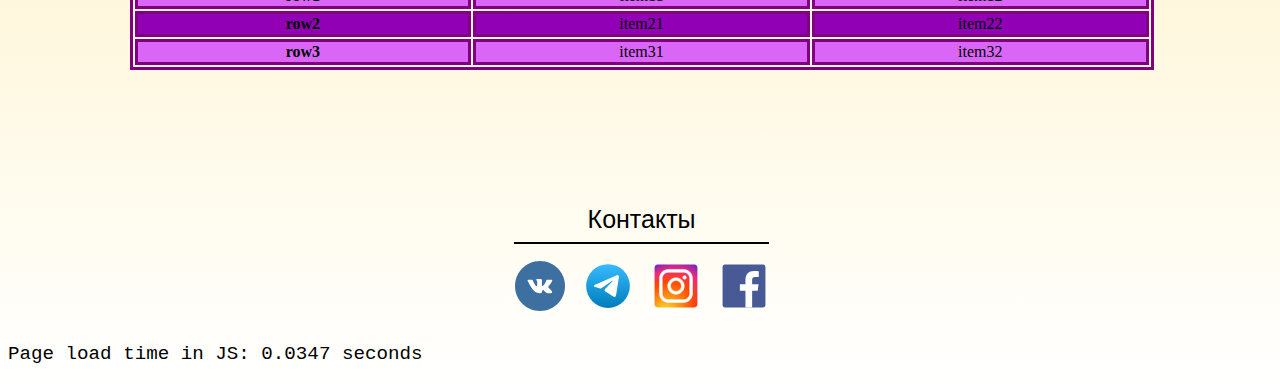
==== commit 80f34871: "4 lab" ====
--- a/index.html
+++ b/index.html
@@ -4,7 +4,8 @@
     <meta charset="UTF-8">
     <meta name="viewport" content="width=device-width">
     <link rel="icon" href="images/bachelor-hat-svgrepo-com.svg" type="image/x-icon"/>
-    <link rel="stylesheet" href="style.css"/>
+    <link rel="stylesheet" href="styles/index_style.css"/>
+    <script src="scripts/header.js"></script>
     <meta
         name = "description"
         content = "Вас ждут различные тематические тесты: образовательные, психологические,
@@ -13,10 +14,22 @@
 </head>
 <body>
     <header class="header">
-        <div class="header__inner header__inner_left">
+        <div class="header__inner header__inner_left header__dropdown_menu">
             <a href="" class="menu header__menu">
                 <img src="images/apps-svgrepo-com.svg" alt="" class="header__pic header__pic_menu">
             </a>
+            <div id="id456" class="header__inner_menu dropdown_menu">
+                <a href="index.html" class="menu__item active">Главная</a>
+                <a href="topics_list.html" class="menu__item">Каталог</a>
+                <a href="intelligence.html" class="menu__item">Интеллект</a>
+                <a href="math.html" class="menu__item">Математика</a>
+                <a href="programming.html" class="menu__item">Программирование</a>
+                <a href="iq.html" class="menu__item">IQ</a>
+                <a href="psychology.html" class="menu__item">Психология</a>
+                <a href="entertainment.html" class="menu__item">Развлечения</a>
+                <a href="series.html" class="menu__item">Сериалы</a>
+                <a href="books.html" class="menu__item">Книги</a>
+            </div>
         </div>
 
         <div class="header__inner header__inner_left">
@@ -24,7 +37,7 @@
         </div>
 
         <div class="header__inner_ header__inner_left header__inner_left_name">
-            <a href="" class="name header__name_link">qu:zz:cal</a>
+            <a href="topics_list.html" class="name header__name_link">qu:zz:cal</a>
         </div>
 
 
@@ -39,14 +52,14 @@
     <main class="main">
         <div class="main__inner top_item">
             <nav class="main__navigation">
-                <a href="#" class="main__theme_list_item">#интеллект</a>
-                <a href="#" class="main__theme_list_item">#математика</a>
-                <a href="#" class="main__theme_list_item">#программирование</a>
-                <a href="#" class="main__theme_list_item">#iq</a>
-                <a href="#" class="main__theme_list_item">#психология</a>
-                <a href="#" class="main__theme_list_item">#развлечения</a>
-                <a href="#" class="main__theme_list_item">#сериалы</a>
-                <a href="#" class="main__theme_list_item">#книги</a>
+                <a href="intelligence.html" class="main__theme_list_item">#интеллект</a>
+                <a href="math.html" class="main__theme_list_item">#математика</a>
+                <a href="programming.html" class="main__theme_list_item">#программирование</a>
+                <a href="iq.html" class="main__theme_list_item">#iq</a>
+                <a href="psychology.html" class="main__theme_list_item">#психология</a>
+                <a href="entertainment.html" class="main__theme_list_item">#развлечения</a>
+                <a href="series.html" class="main__theme_list_item">#сериалы</a>
+                <a href="books.html" class="main__theme_list_item">#книги</a>
             </nav>
         </div>
 
@@ -75,7 +88,7 @@
                     Мы постоянно проверяем и улучшаем качество тестов, чтобы они соответствовали
                     современным требованиям к психологическим методикам и образовательным тестам.
                 </p>
-                <a href="#" class="main__info__item main__button">Вперёд</a>
+                <a href="topics_list.html" class="main__info__item main__button">Вперёд</a>
             </div>
 
             <div class="main__section__info_inner info_inner_pic">
@@ -159,6 +172,9 @@
                 <a href="" class="fb"><img class="footer_logo_pic" src="images/facebook.svg" alt=""></a>
             </nav>
         </div>
+        <div class="footer__load_stat">
+            <p id="id345" class="footer__time">Page load time in JS: </p>
+        </div>
     </footer>
 </body>
-</html>
+</html>--- a/styles/index_style.css
+++ b/styles/index_style.css
@@ -0,0 +1,5 @@
+/*@import "styles/outline.css";*/
+@import "common/header.css";
+@import "index/main.css";
+@import "common/footer.css";
+@import "index/lab3.css";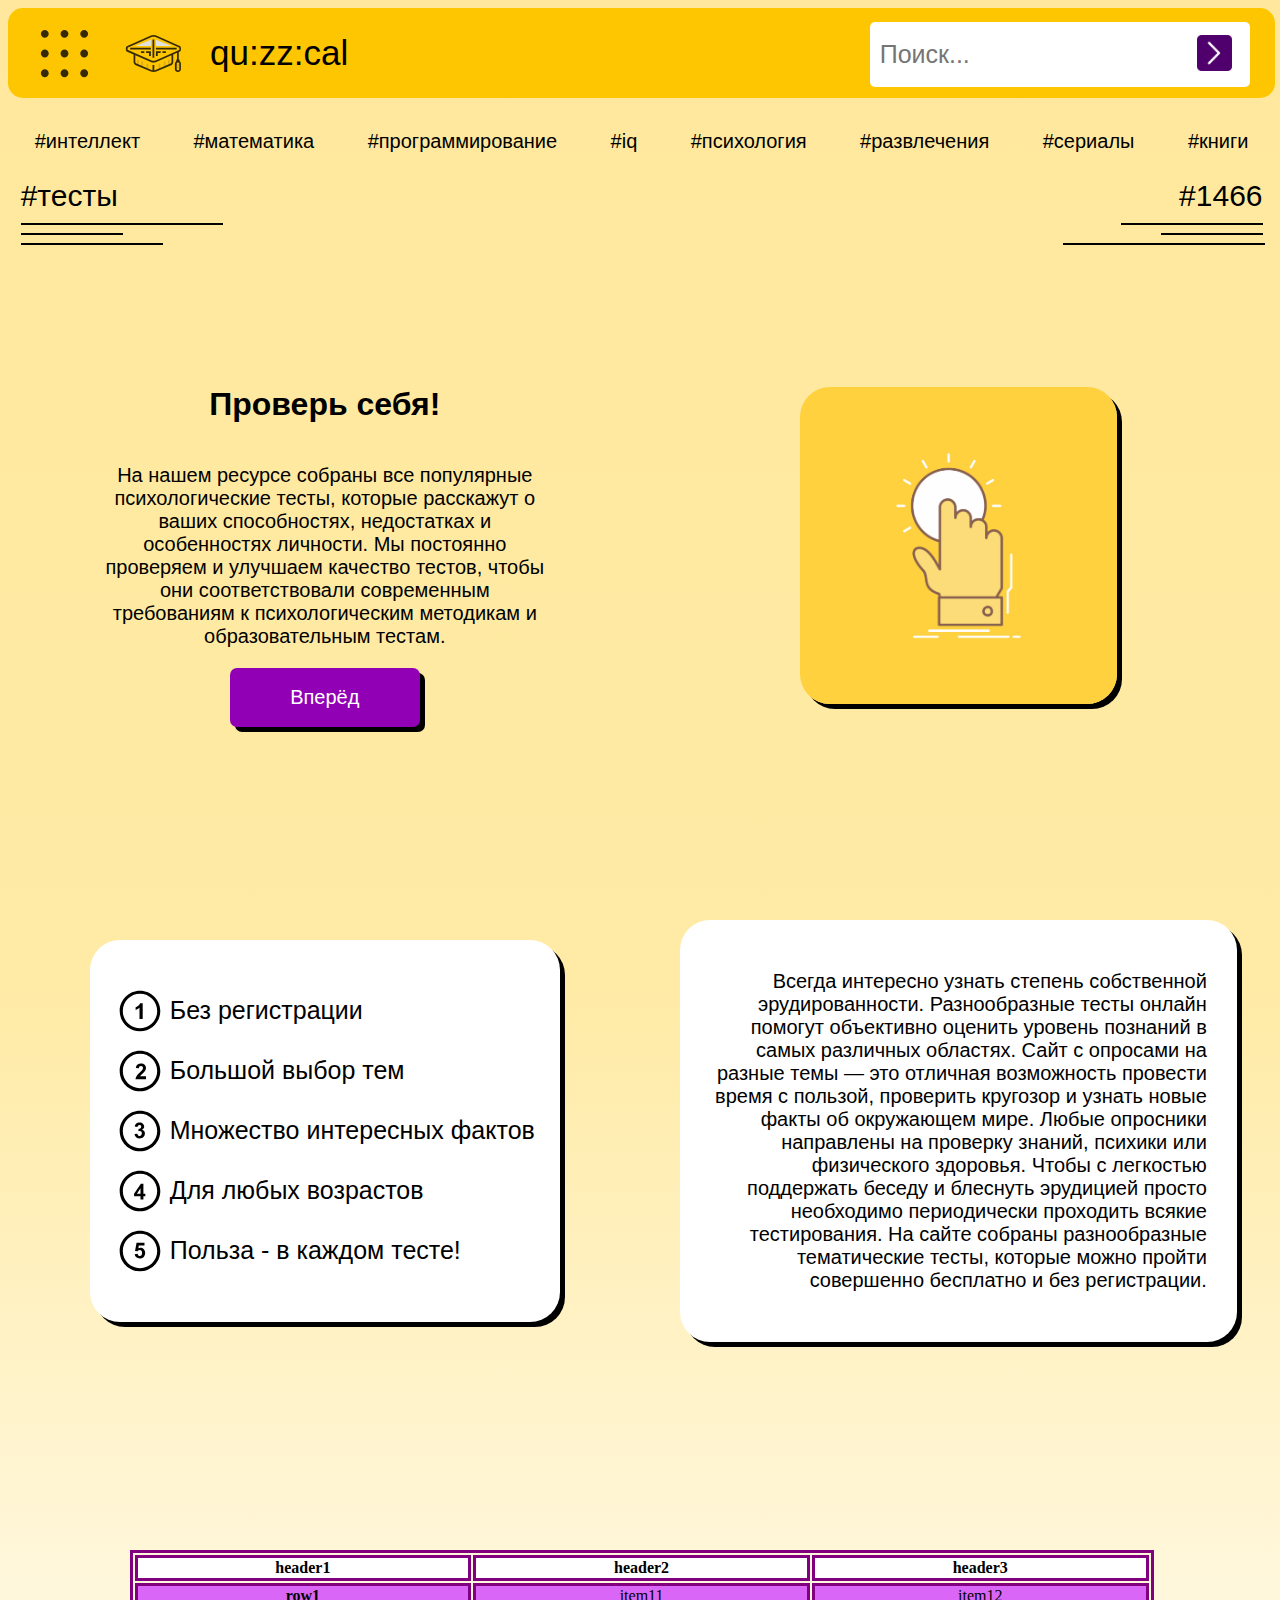
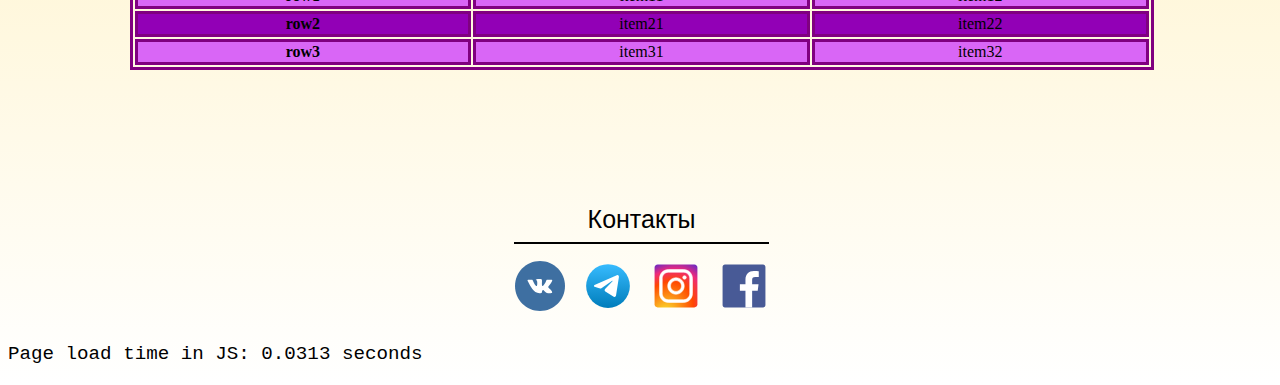
==== commit d9879442: "5 lab" ====
--- a/index.html
+++ b/index.html
@@ -21,6 +21,7 @@
             <div id="id456" class="header__inner_menu dropdown_menu">
                 <a href="index.html" class="menu__item active">Главная</a>
                 <a href="topics_list.html" class="menu__item">Каталог</a>
+                <a href="constructor.html">Регистрация</a>
                 <a href="intelligence.html" class="menu__item">Интеллект</a>
                 <a href="math.html" class="menu__item">Математика</a>
                 <a href="programming.html" class="menu__item">Программирование</a>
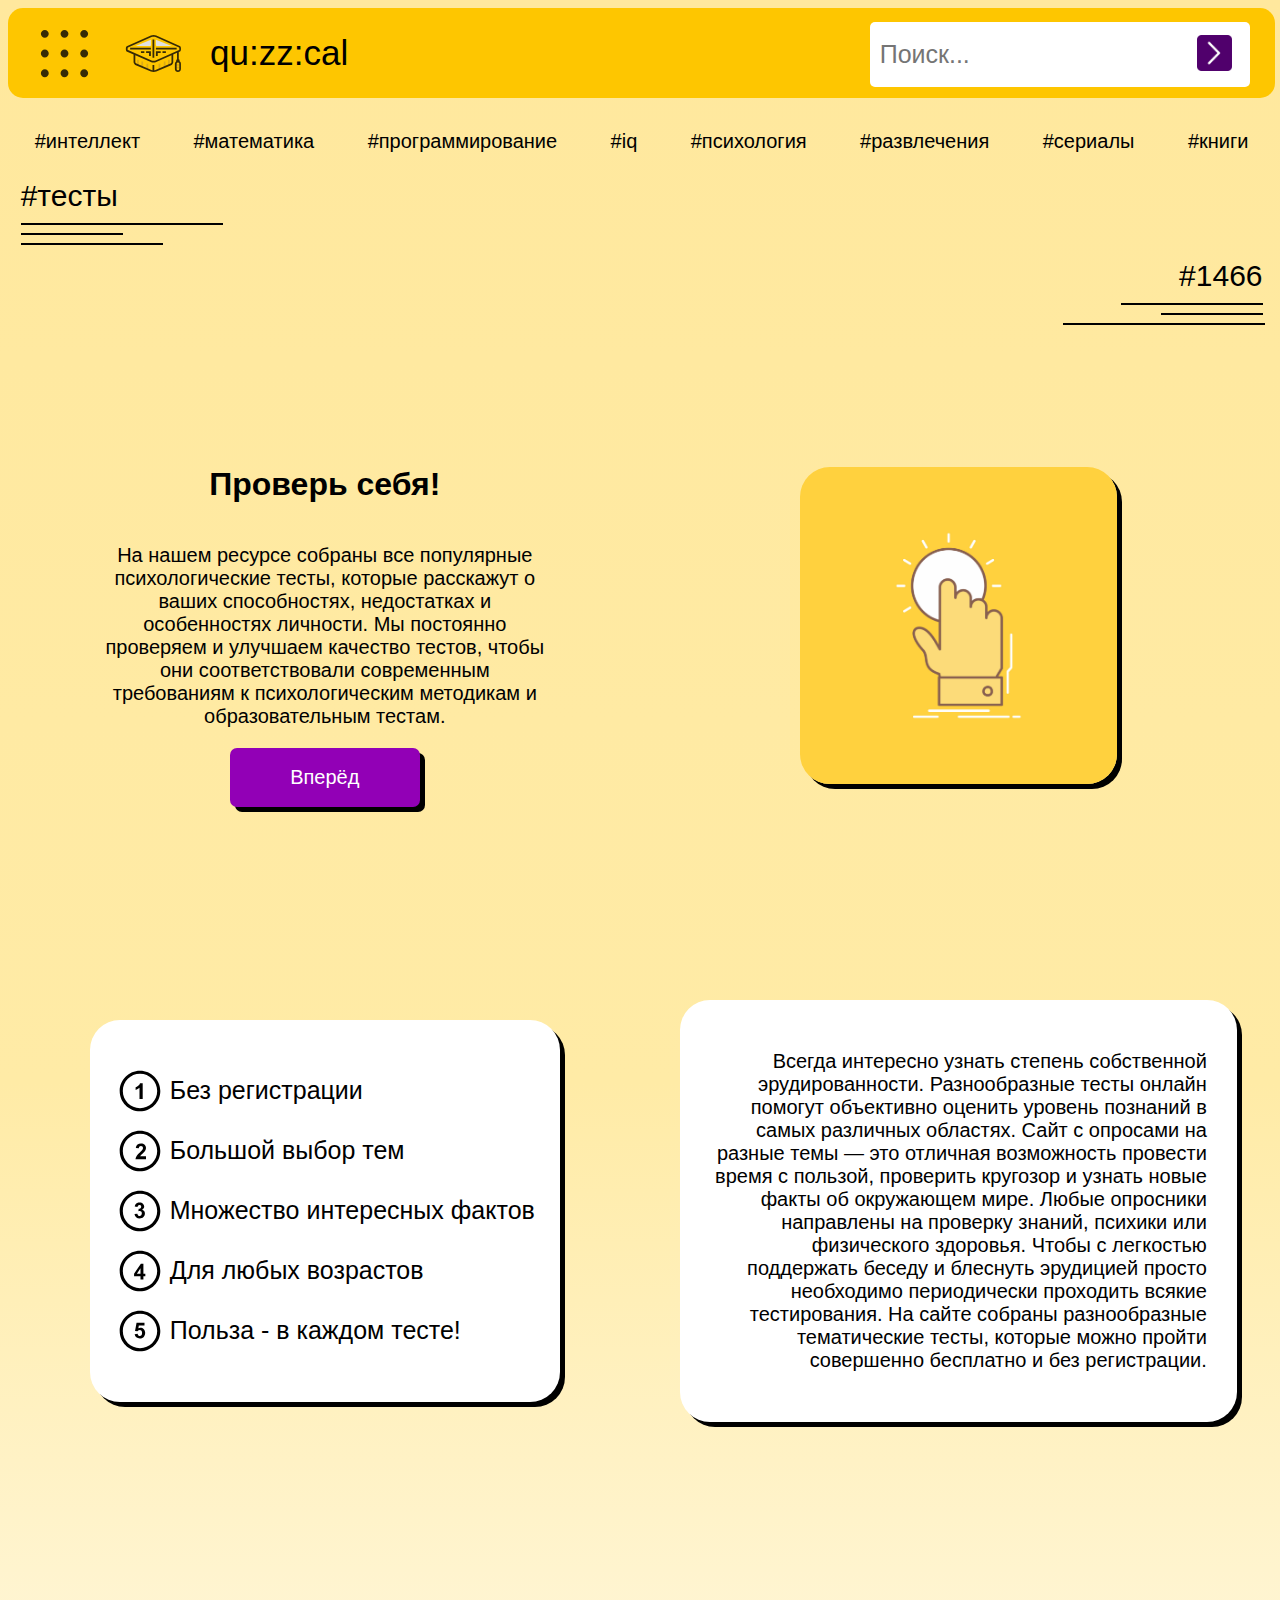
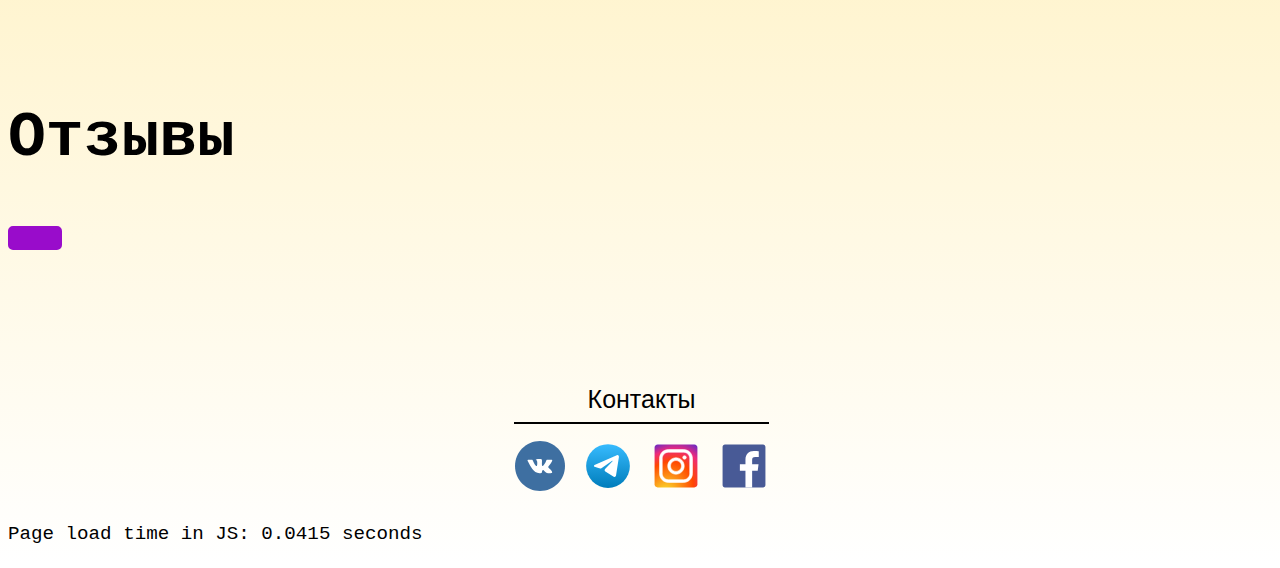
==== commit ca6fb518: "6 lab" ====
--- a/index.html
+++ b/index.html
@@ -6,6 +6,7 @@
     <link rel="icon" href="images/bachelor-hat-svgrepo-com.svg" type="image/x-icon"/>
     <link rel="stylesheet" href="styles/index_style.css"/>
     <script src="scripts/header.js"></script>
+    <script src="scripts/loader.js"></script>
     <meta
         name = "description"
         content = "Вас ждут различные тематические тесты: образовательные, психологические,
@@ -129,33 +130,22 @@
             </div>
         </section>
 
-        <section class="main__section grid">
-            <table class="grid_container">
-                <thead>
-                    <tr>
-                        <th scope="col">header1</th>
-                        <th scope="col">header2</th>
-                        <th scope="col">header3</th>
-                    </tr>
-                </thead>
-                <tbody>
-                    <tr>
-                        <th scope="row">row1</th>
-                        <td>item11</td>
-                        <td>item12</td>
-                    </tr>
-                    <tr>
-                        <th scope="row">row2</th>
-                        <td>item21</td>
-                        <td>item22</td>
-                    </tr>
-                    <tr>
-                        <th scope="row">row3</th>
-                        <td>item31</td>
-                        <td>item32</td>
-                    </tr>
-                </tbody>
-            </table>
+        <section class="main__comments">
+            <div id="main__statistics" class="main__statistics">
+                <div class="load__container">
+                    <h2 class="main__comments_header main_text_header">Отзывы</h2>
+
+                    <div id="preloader" class="preloader">
+                        <div class="preloader__box"></div>
+                    </div>
+
+                    <script>
+                        window.addEventListener('load', function() {
+                            getCom()
+                        });
+                    </script>
+                </div>
+            </div>
         </section>
     </main>
 
